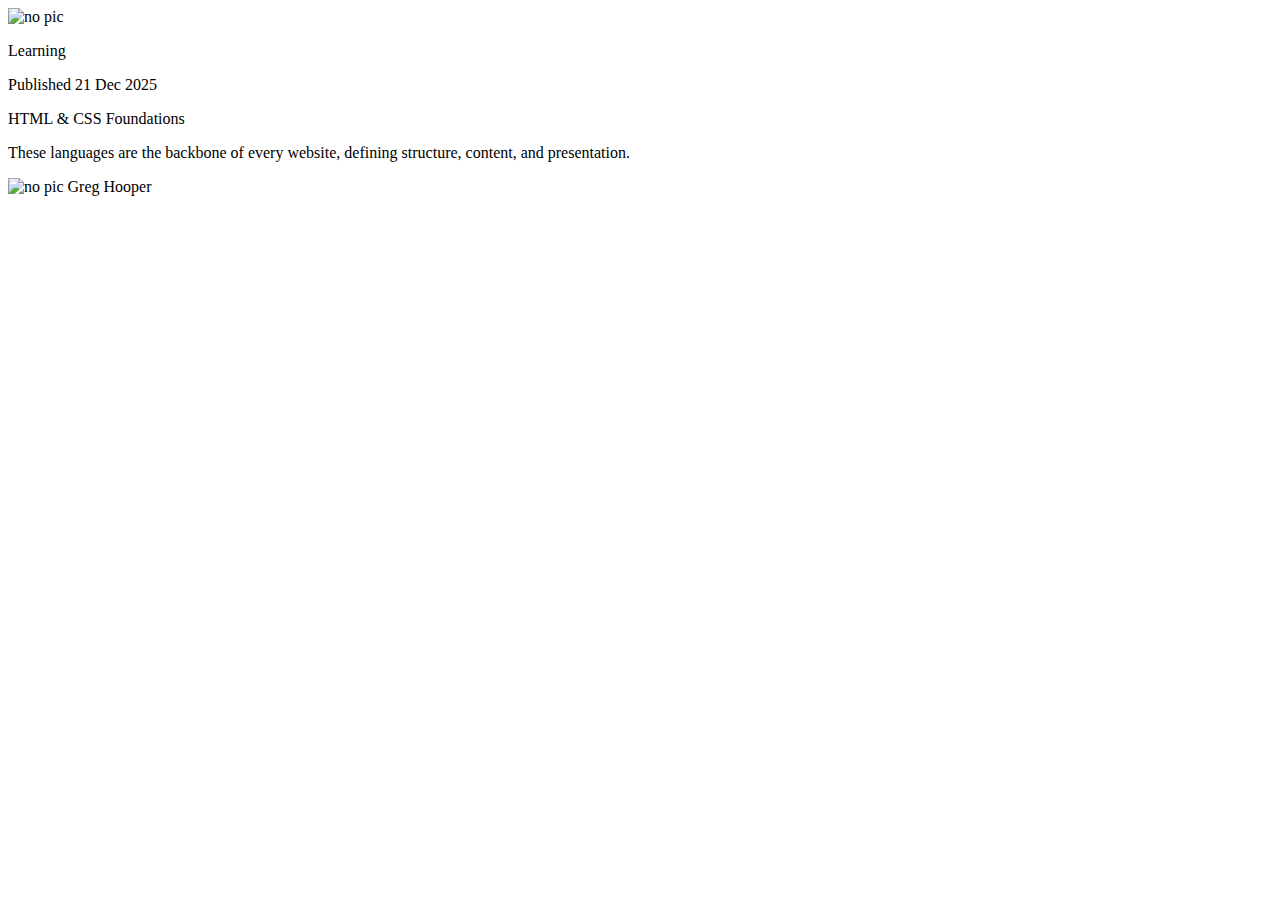
==== index.html @ 4255d5c4 "Add files via upload" ====
<!DOCTYPE html>

<html lang="en-US">
    <head>
        <meta charset="UTF-8">
        <meta name="viewport" content="width=device-width, initial-scale=1.0">
        <title>Blog Preview</title>

        <link rel="icon" href="/blogPreviewChallenge/ImageFile/favicon-32x32.png" type="image/x-icon">

        <link rel="stylesheet" type="text/css" href="/blogPreviewChallenge/styles.css">
        <link rel="stylesheet" href="https://fonts.googleapis.com/css2?family=Material+Symbols+Outlined"/>
        <link rel="stylesheet" href="https://fonts.googleapis.com/css?family=Figtree">
    </head>

    <body>
        <div class="container">
            <div class="blog-preview-container">
                <img src="/blogPreviewChallenge/ImageFile/illustration-article.svg" alt="no pic" class="blog-preview-image">
                <p class="blog-preview-topic">Learning</p>
                <p class="blog-preview-date">Published 21 Dec 2025</p>
                <p class="title">HTML & CSS Foundations</p>
                <p class="subtitle">These languages are the backbone of every website, defining structure, content, and presentation.</p>
                <div class="blog-preview-user">
                    <img src="/blogPreviewChallenge/ImageFile/image-avatar.webp" alt="no pic">
                    <span>Greg Hooper</span> 
                </div>
            </div>
            <div class="background-container"></div>
        </div>
    </body>
</html>
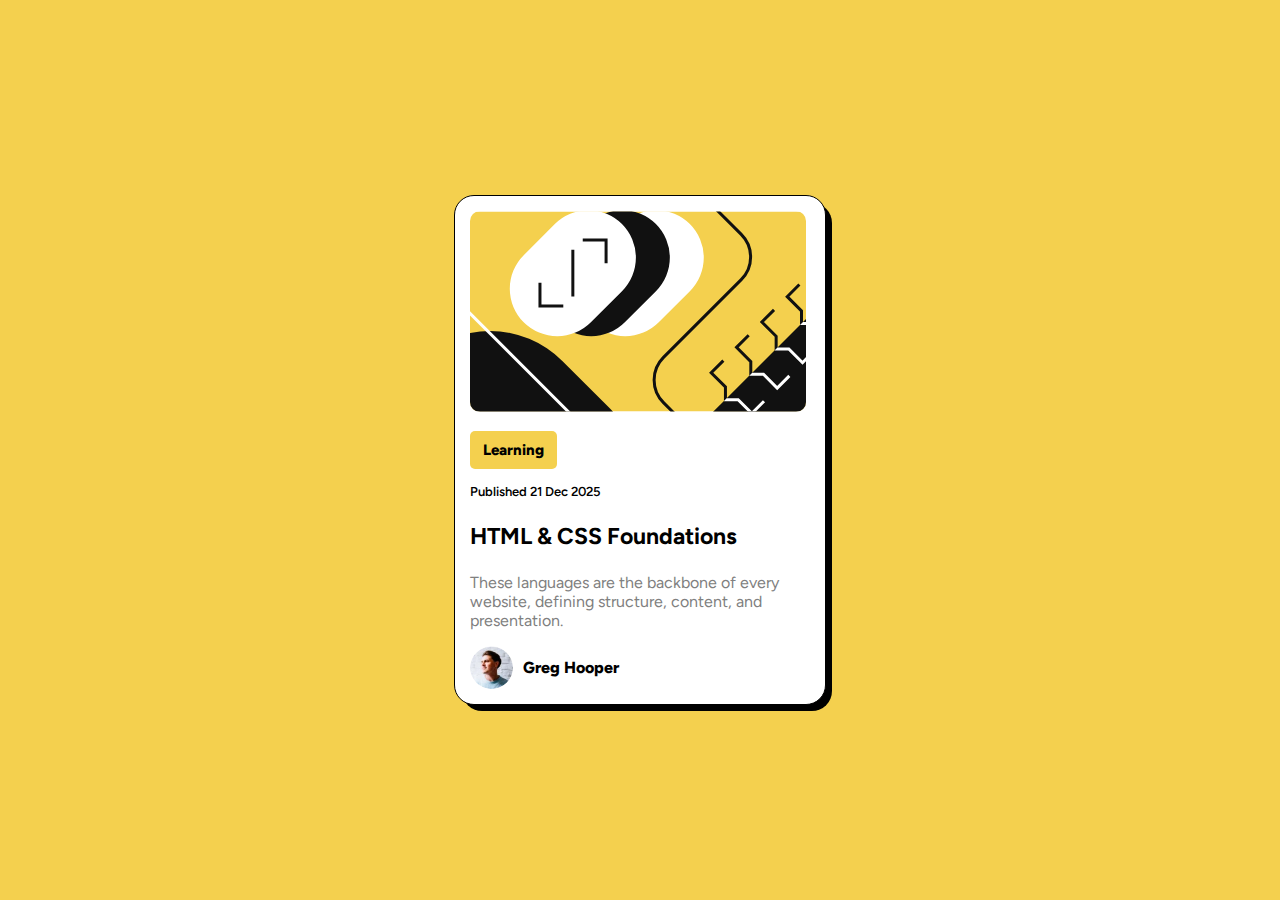
==== commit c2e24986: "Add files via upload" ====
--- a/index.html
+++ b/index.html
@@ -6,9 +6,9 @@
         <meta name="viewport" content="width=device-width, initial-scale=1.0">
         <title>Blog Preview</title>
 
-        <link rel="icon" href="/blogPreviewChallenge/ImageFile/favicon-32x32.png" type="image/x-icon">
+        <link rel="icon" href="favicon-32x32.png" type="image/x-icon">
 
-        <link rel="stylesheet" type="text/css" href="/blogPreviewChallenge/styles.css">
+        <link rel="stylesheet" type="text/css" href="styles.css">
         <link rel="stylesheet" href="https://fonts.googleapis.com/css2?family=Material+Symbols+Outlined"/>
         <link rel="stylesheet" href="https://fonts.googleapis.com/css?family=Figtree">
     </head>
@@ -16,13 +16,13 @@
     <body>
         <div class="container">
             <div class="blog-preview-container">
-                <img src="/blogPreviewChallenge/ImageFile/illustration-article.svg" alt="no pic" class="blog-preview-image">
+                <img src="illustration-article.svg" alt="no pic" class="blog-preview-image">
                 <p class="blog-preview-topic">Learning</p>
                 <p class="blog-preview-date">Published 21 Dec 2025</p>
                 <p class="title">HTML & CSS Foundations</p>
                 <p class="subtitle">These languages are the backbone of every website, defining structure, content, and presentation.</p>
                 <div class="blog-preview-user">
-                    <img src="/blogPreviewChallenge/ImageFile/image-avatar.webp" alt="no pic">
+                    <img src="image-avatar.webp" alt="no pic">
                     <span>Greg Hooper</span> 
                 </div>
             </div>
--- a/styles.css
+++ b/styles.css
@@ -0,0 +1,97 @@
+body{
+    box-sizing: border-box;
+    margin: auto 0px
+}
+
+.container{
+    position: relative;
+    width: 100%;
+    height: 100vh;
+    display: flex;
+    justify-content: center;
+    align-items: center;
+    background: hsl(47, 88%, 63%)
+}
+
+.blog-preview-container{
+    width: 340px;
+    padding: 15px;
+    border-radius: 20px;
+    background: white;
+    z-index: 1;
+    border: 1px solid black;
+}
+
+.blog-preview-image{
+    background-size: cover;
+    background-position: center;
+    border-radius: 10px;
+}
+
+.blog-preview-topic{
+    font-size: 15px;
+    padding: 10px 13px;
+    background: hsl(47, 88%, 63%);
+    color: black;
+    font-weight: 800;
+    width: max-content;
+    border-radius: 5px;
+    font-family: "Figtree", sans-serif;
+}
+
+.blog-preview-date{
+    font-size: 13px;
+    font-weight: 580;
+    font-family: "Figtree", sans-serif;
+}
+
+.title{
+    font-size: 23px;
+    font-weight: bolder;
+    font-family: "Figtree", sans-serif;
+    display: block;
+    cursor: pointer;
+}
+
+.title:active{
+    color: hsl(47, 88%, 63%);
+}
+
+.subtitle{
+    font-size: 16px;
+    font-family: "Figtree", sans-serif;
+    color: grey;
+}
+
+.blog-preview-user{
+    display: flex;
+    justify-content: left;
+    align-items: center;
+}
+
+.blog-preview-user img{
+    width: 43px;
+    height: 43px;
+    border-radius: 100%;
+    object-fit: cover;;
+}
+
+.blog-preview-user span{
+    font-size: 16px;
+    font-weight: 800;
+    font-family: "Figtree", sans-serif;
+    margin-left: 10px;
+}
+
+.background-container{
+    width: 370px;
+    height: 508px;
+    background: black;
+    border-radius: 20px;
+    position: absolute; 
+    top: 50%; 
+    left: 50%; 
+    transform: translate(-50%, -50%);
+    margin-top: 7px;
+    margin-left: 7px;
+}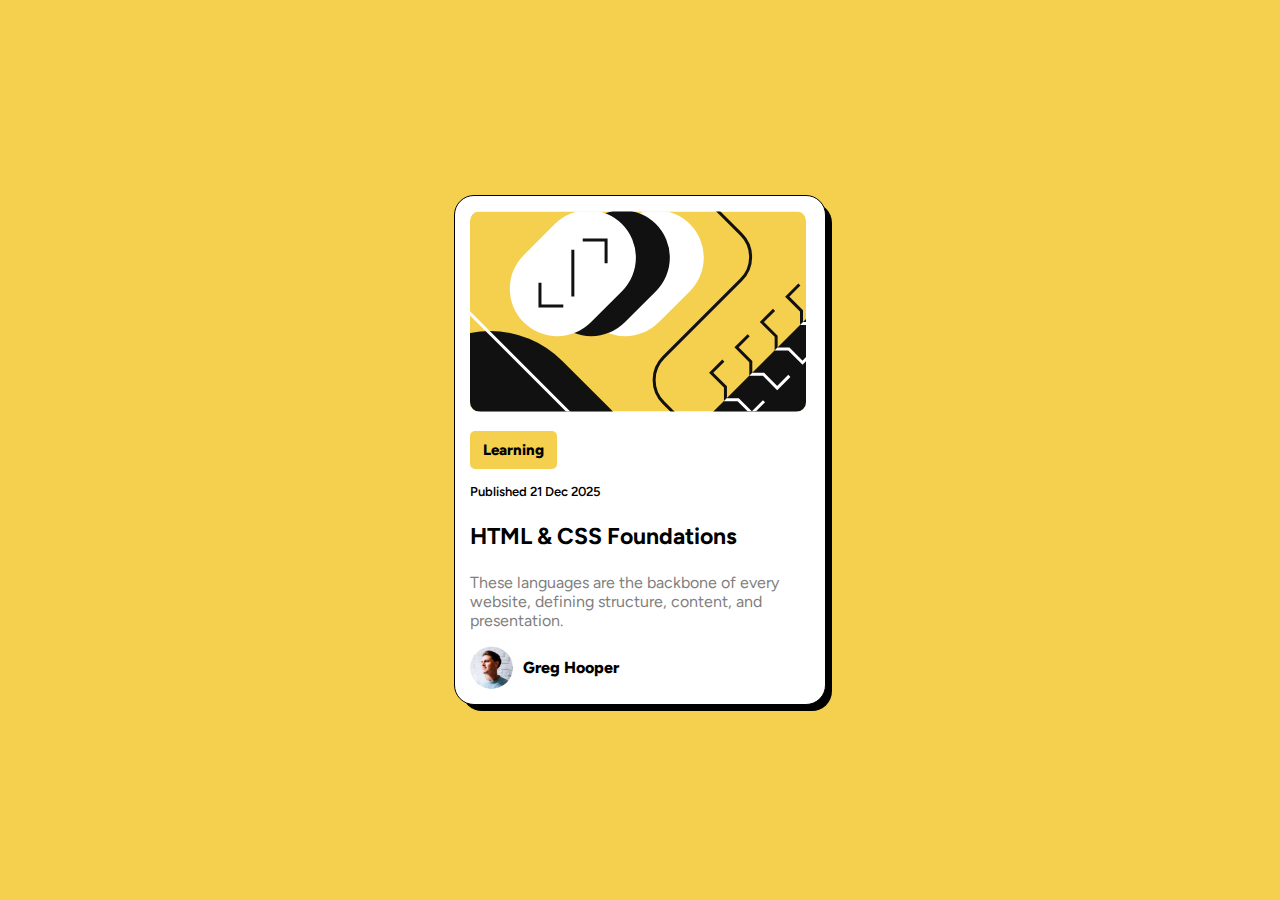
==== commit 2450431c: "Update index.html" ====
--- a/index.html
+++ b/index.html
@@ -6,7 +6,7 @@
         <meta name="viewport" content="width=device-width, initial-scale=1.0">
         <title>Blog Preview</title>
 
-        <link rel="icon" href="favicon-32x32.png" type="image/x-icon">
+        <link rel="icon" href="favicon-32x32.png">
 
         <link rel="stylesheet" type="text/css" href="styles.css">
         <link rel="stylesheet" href="https://fonts.googleapis.com/css2?family=Material+Symbols+Outlined"/>
@@ -29,4 +29,4 @@
             <div class="background-container"></div>
         </div>
     </body>
-</html>+</html>
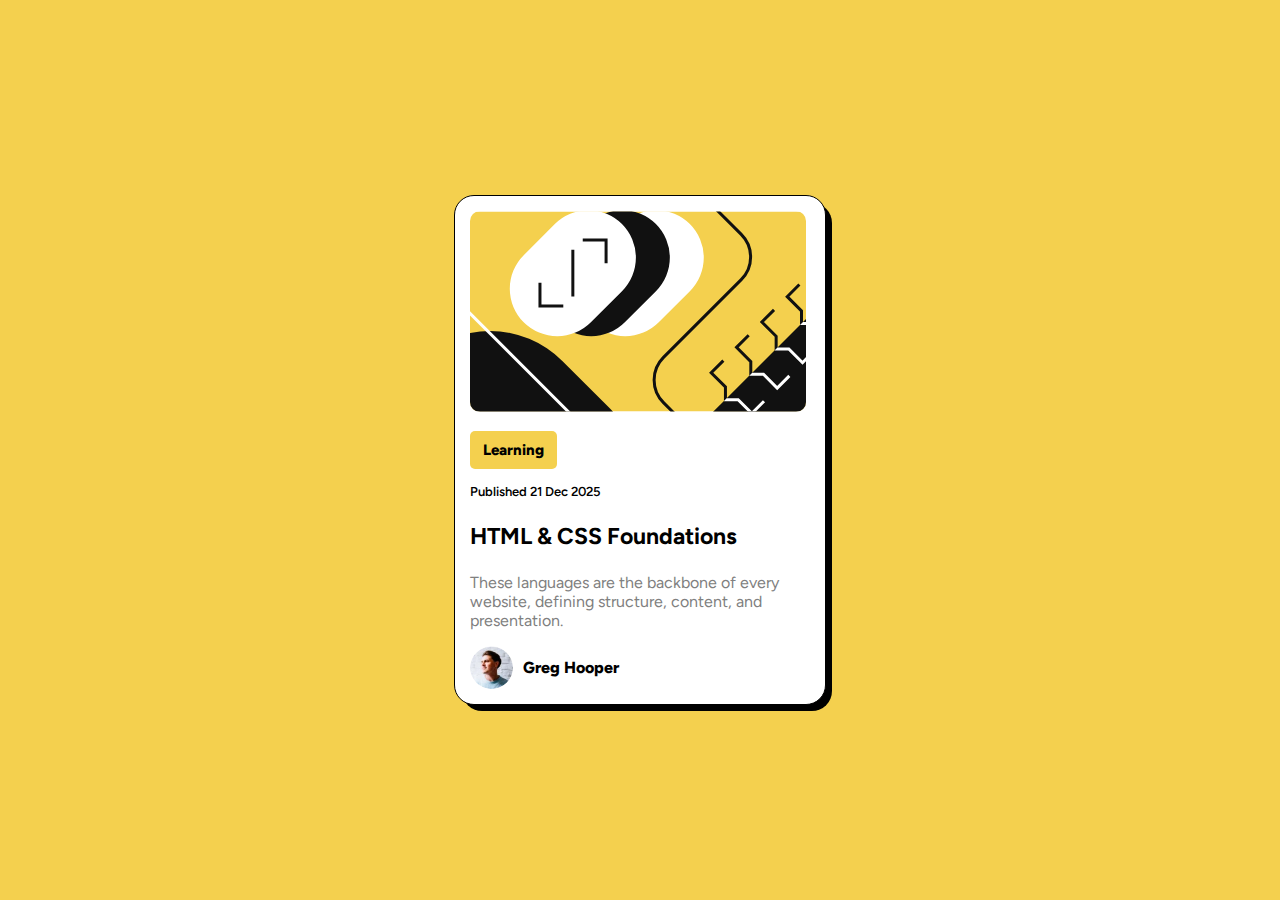
==== commit eb41e2ec: "Update index.html" ====
--- a/index.html
+++ b/index.html
@@ -6,7 +6,7 @@
         <meta name="viewport" content="width=device-width, initial-scale=1.0">
         <title>Blog Preview</title>
 
-        <link rel="icon" href="favicon-32x32.png">
+        <link rel="icon" href="/Blog-Preview/favicon-32x32.png">
 
         <link rel="stylesheet" type="text/css" href="styles.css">
         <link rel="stylesheet" href="https://fonts.googleapis.com/css2?family=Material+Symbols+Outlined"/>
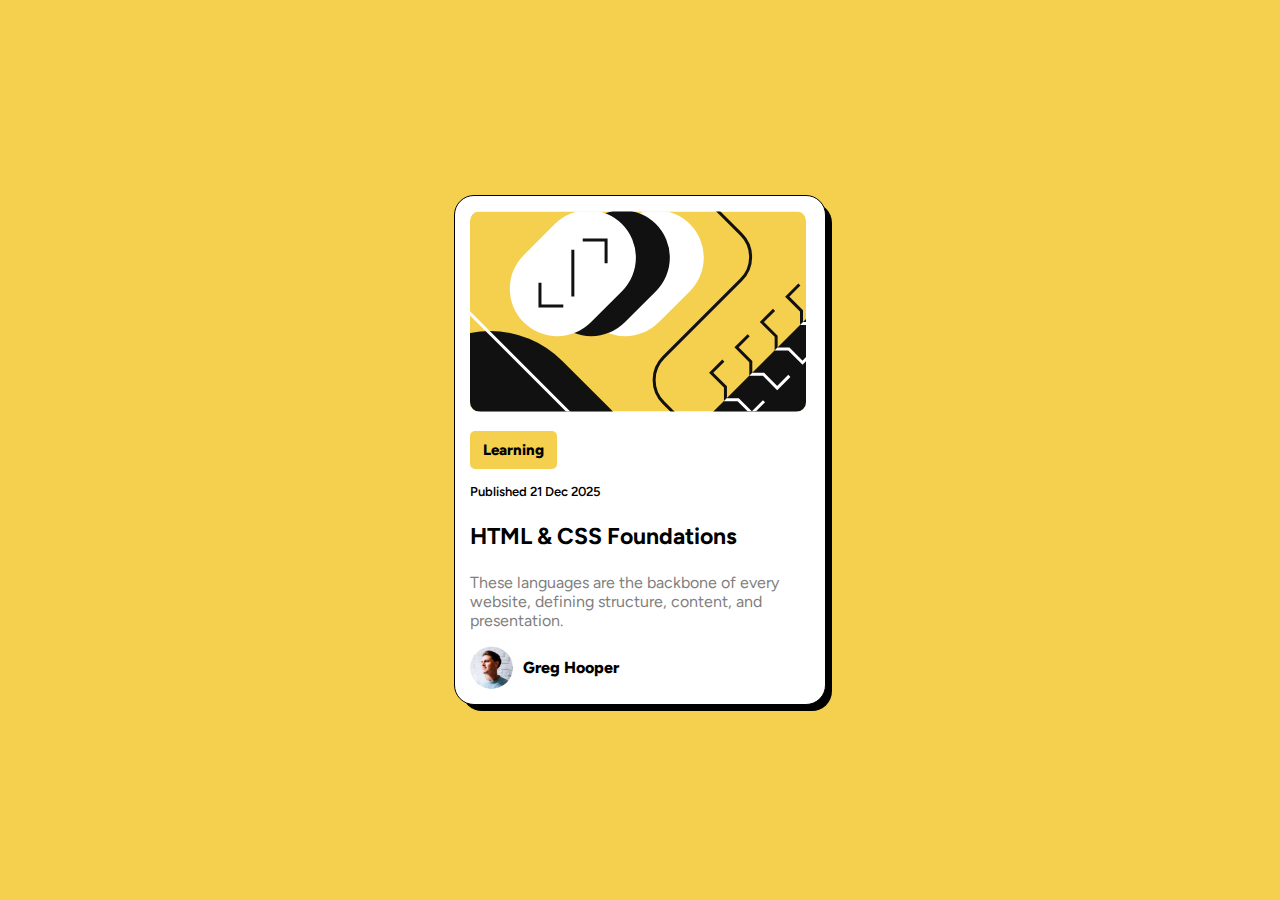
==== commit 3a955507: "Add files via upload" ====
--- a/index.html
+++ b/index.html
@@ -6,7 +6,7 @@
         <meta name="viewport" content="width=device-width, initial-scale=1.0">
         <title>Blog Preview</title>
 
-        <link rel="icon" href="/Blog-Preview/favicon-32x32.png">
+        <link rel="icon" href="apple-touch-icon.png">
 
         <link rel="stylesheet" type="text/css" href="styles.css">
         <link rel="stylesheet" href="https://fonts.googleapis.com/css2?family=Material+Symbols+Outlined"/>
@@ -29,4 +29,4 @@
             <div class="background-container"></div>
         </div>
     </body>
-</html>
+</html>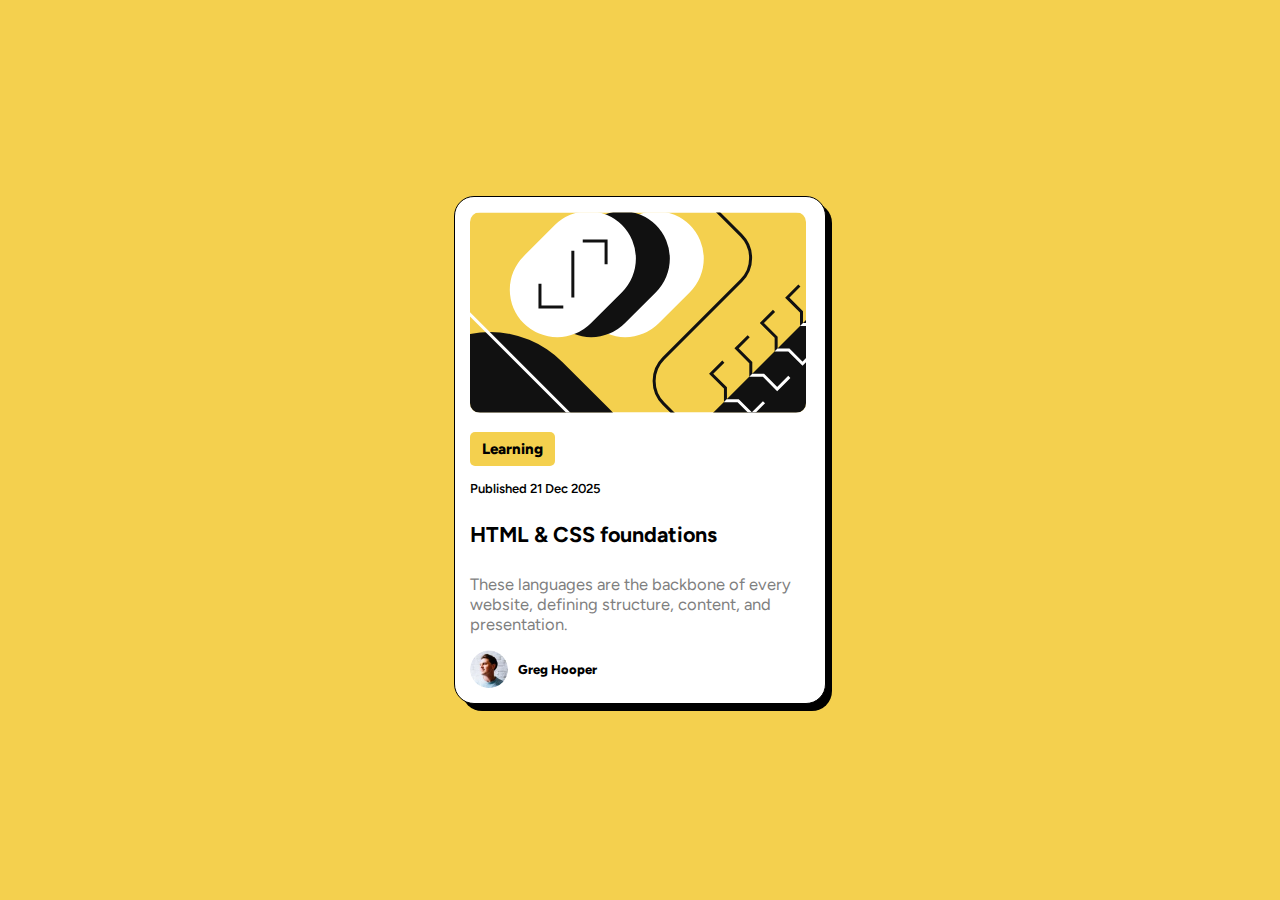
==== commit 5ceb22d9: "Update index.html" ====
--- a/index.html
+++ b/index.html
@@ -19,7 +19,7 @@
                 <img src="illustration-article.svg" alt="no pic" class="blog-preview-image">
                 <p class="blog-preview-topic">Learning</p>
                 <p class="blog-preview-date">Published 21 Dec 2025</p>
-                <p class="title">HTML & CSS Foundations</p>
+                <p class="title">HTML & CSS foundations</p>
                 <p class="subtitle">These languages are the backbone of every website, defining structure, content, and presentation.</p>
                 <div class="blog-preview-user">
                     <img src="image-avatar.webp" alt="no pic">
@@ -29,4 +29,4 @@
             <div class="background-container"></div>
         </div>
     </body>
-</html>+</html>
--- a/styles.css
+++ b/styles.css
@@ -30,7 +30,7 @@
 
 .blog-preview-topic{
     font-size: 15px;
-    padding: 10px 13px;
+    padding: 8px 12px;
     background: hsl(47, 88%, 63%);
     color: black;
     font-weight: 800;
@@ -46,11 +46,12 @@
 }
 
 .title{
-    font-size: 23px;
+    font-size: 21.5px;
     font-weight: bolder;
     font-family: "Figtree", sans-serif;
     display: block;
     cursor: pointer;
+    padding: 5px 0px;
 }
 
 .title:active{
@@ -58,7 +59,7 @@
 }
 
 .subtitle{
-    font-size: 16px;
+    font-size: 16.5px;
     font-family: "Figtree", sans-serif;
     color: grey;
 }
@@ -70,14 +71,14 @@
 }
 
 .blog-preview-user img{
-    width: 43px;
-    height: 43px;
+    width: 38px;
+    height: 38px;
     border-radius: 100%;
-    object-fit: cover;;
+    object-fit: cover;
 }
 
 .blog-preview-user span{
-    font-size: 16px;
+    font-size: 13px;
     font-weight: 800;
     font-family: "Figtree", sans-serif;
     margin-left: 10px;
@@ -94,4 +95,4 @@
     transform: translate(-50%, -50%);
     margin-top: 7px;
     margin-left: 7px;
-}+}
